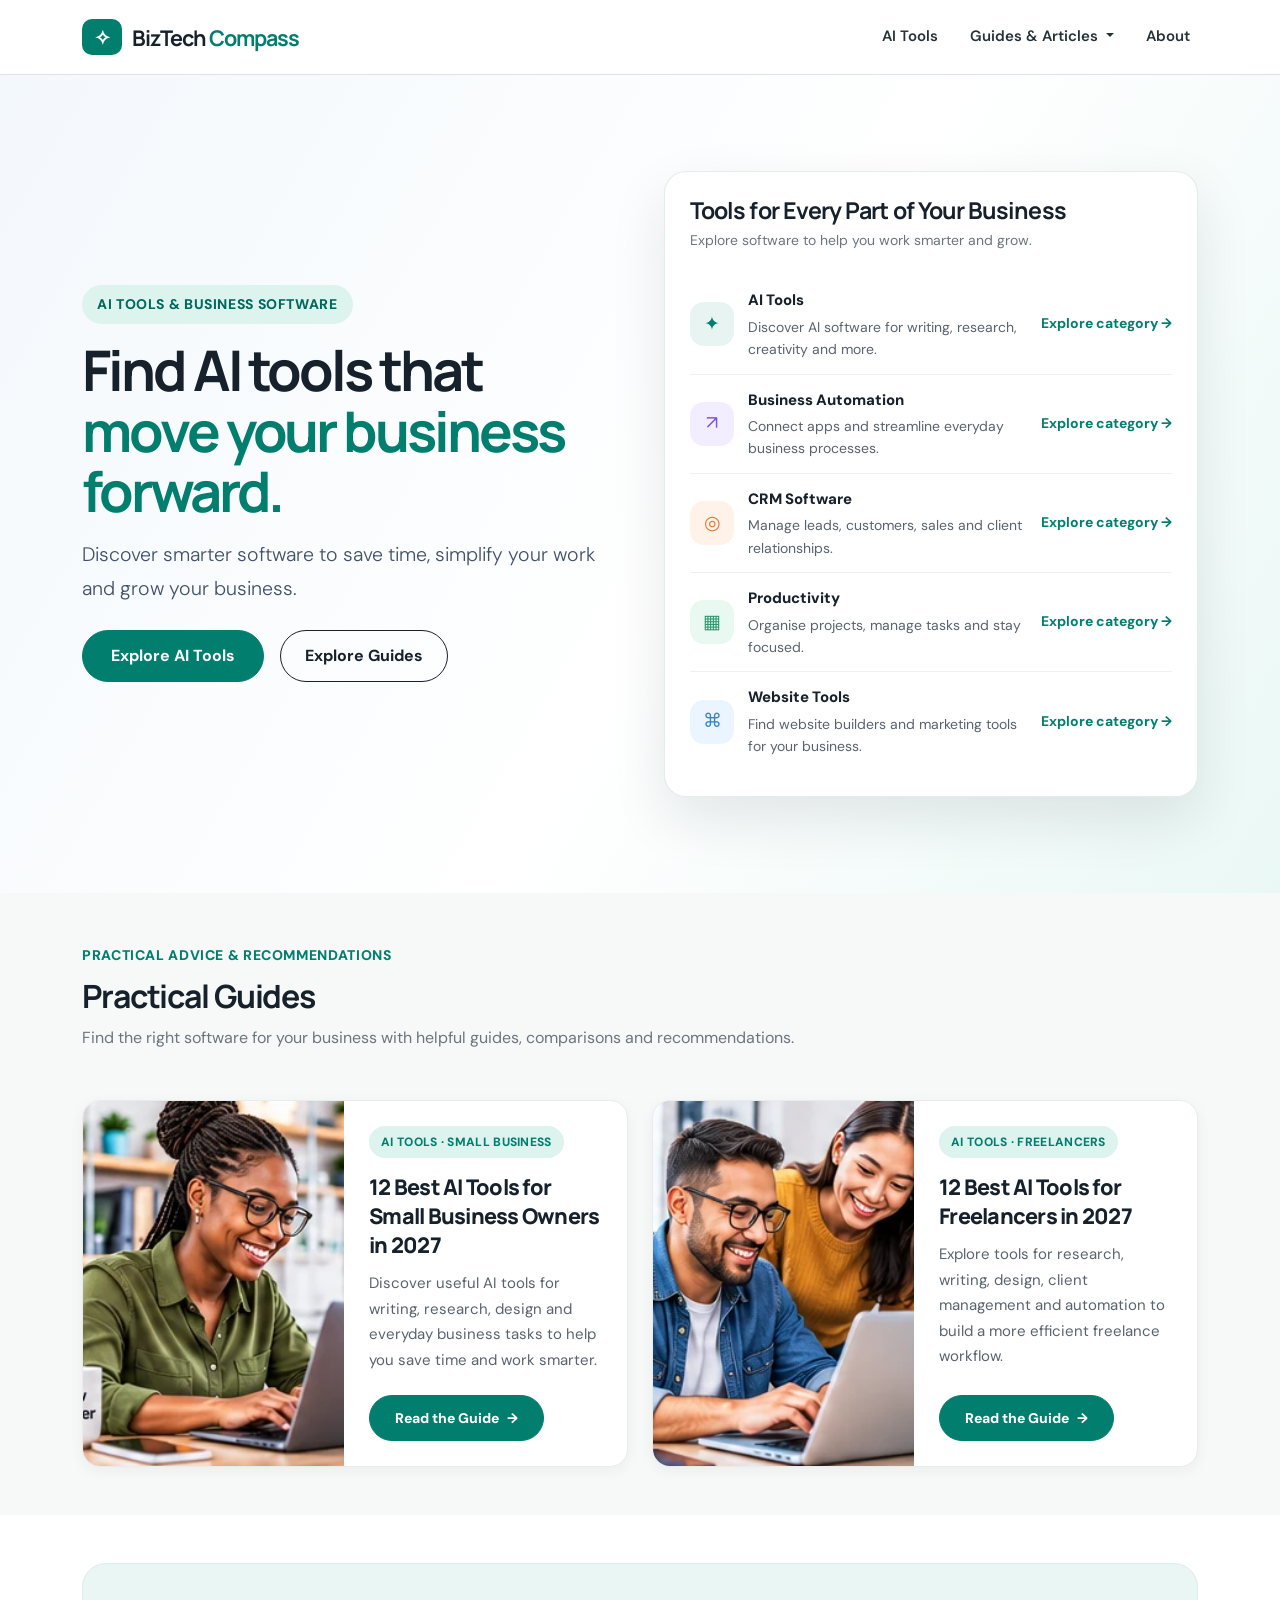
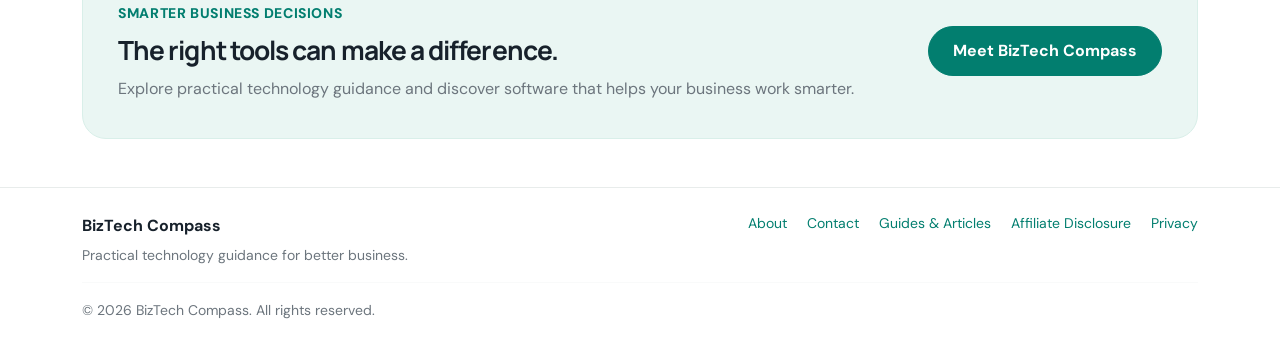
==== index.html @ 92010426 "Update index.html" ====
<!doctype html>
<html lang="en">
<head>
  <meta charset="utf-8">
  <meta name="viewport" content="width=device-width, initial-scale=1">
  <title>BizTech Compass | AI Tools &amp; Business Software Guides</title>
  <meta name="description" content="Discover the best AI tools, business software and technology solutions for freelancers, consultants and small businesses. Explore practical guides and comparisons.">
  <meta name="robots" content="index,follow">
  <link rel="canonical" href="https://the-ai-business-guide.pages.dev/">
  <meta property="og:type" content="website">
  <meta property="og:title" content="BizTech Compass | AI Tools & Business Software Guides">
  <meta property="og:description" content="Practical guides to AI tools and business software for freelancers, consultants and small businesses.">
  <meta property="og:url" content="https://the-ai-business-guide.pages.dev/">
  <link rel="icon" href="data:,">
  <link href="https://cdn.jsdelivr.net/npm/bootstrap@5.3.3/dist/css/bootstrap.min.css" rel="stylesheet">
  <link rel="stylesheet" href="assets/style.css">
</head>
<body>

<!-- NAVIGATION -->
<nav class="navbar navbar-expand-lg navbar-light bg-white border-bottom">
  <div class="container">
    <a class="navbar-brand fw-bold" href="index.html">
      <span class="brand-mark" aria-hidden="true">✧</span>
      <span>BizTech <span class="brand-accent">Compass</span></span>
    </a>
    <button class="navbar-toggler" type="button" data-bs-toggle="collapse" data-bs-target="#nav" aria-controls="nav" aria-expanded="false" aria-label="Toggle navigation">
      <span class="navbar-toggler-icon"></span>
    </button>
    <div class="collapse navbar-collapse" id="nav">
      <ul class="navbar-nav ms-auto align-items-lg-center gap-lg-3">

  <li class="nav-item">
    <a class="nav-link" href="ai-tools.html">AI Tools</a>
  </li>

  <li class="nav-item dropdown">
    <a class="nav-link dropdown-toggle"
       href="#"
       id="guidesDropdown"
       role="button"
       data-bs-toggle="dropdown"
       aria-expanded="false">
      Guides &amp; Articles
    </a>

    <ul class="dropdown-menu" aria-labelledby="guidesDropdown">
      <li>
        <a class="dropdown-item" href="best-ai-tools-small-business.html">
          Best AI Tools for Small Businesses
        </a>
      </li>

      <li>
        <a class="dropdown-item" href="best-ai-tools-for-freelancers.html">
          Best AI Tools for Freelancers
        </a>
      </li>
      <li>
  <a class="dropdown-item" href="best-ai-meeting-assistants-small-business.html">
    Best AI Meeting Assistants for Small Businesses
  </a>
</li>

      <li><hr class="dropdown-divider"></li>

      <li>
        <a class="dropdown-item" href="#latest">
          View All Guides &amp; Articles
        </a>
      </li>
    </ul>
  </li>

  <li class="nav-item">
    <a class="nav-link" href="about.html">About</a>
  </li>

</ul>
    </div>
  </div>
</nav>

<!-- HERO SECTION -->
<header class="hero">
  <div class="container py-5">
    <div class="row align-items-center g-4 g-lg-5 py-lg-5">

      <!-- HERO TEXT -->
<div class="col-lg-6">

  <span class="eyebrow">AI TOOLS &amp; BUSINESS SOFTWARE</span>

  <h1 class="display-4 fw-bold mt-3">
    Find AI tools that <span>move your business forward.</span>
</h1>

  <p class="lead text-secondary mt-3">
    Discover smarter software to save time, simplify your work and grow your business.
  </p>

  <div class="d-flex flex-wrap gap-2 gap-sm-3 mt-4">
    <a class="btn btn-primary btn-lg" href="ai-tools.html">
      Explore AI Tools
    </a>

    <a class="btn btn-outline-dark btn-lg" href="#latest">
      Explore Guides
    </a>
  </div>

</div>

      <!-- TOOLS CATEGORY LIST -->
      <div class="col-lg-6">
        <div class="hero-card">

          <div class="mb-4">
            <h2 class="h4 fw-bold mb-1">Tools for Every Part of Your Business</h2>
            <p class="text-secondary small mb-0">
              Explore software to help you work smarter and grow.
            </p>
          </div>

          <div class="tool-row">
            <span class="tool-icon">✦</span>
            <div>
              <strong>AI Tools</strong>
              <small>Discover AI software for writing, research, creativity and more.</small>
            </div>
            <a class="ms-auto arrow" href="ai-tools.html" aria-label="Explore AI Tools">Explore category →</a>
          </div>

          <div class="tool-row">
            <span class="tool-icon purple">↗</span>
            <div>
              <strong>Business Automation</strong>
              <small>Connect apps and streamline everyday business processes.</small>
            </div>
            <a class="ms-auto arrow" href="automation.html" aria-label="Explore Business Automation">Explore category →</a>
          </div>

          <div class="tool-row">
            <span class="tool-icon orange">◎</span>
            <div>
              <strong>CRM Software</strong>
              <small>Manage leads, customers, sales and client relationships.</small>
            </div>
            <a class="ms-auto arrow" href="crm.html" aria-label="Explore CRM Software">Explore category →</a>
          </div>

          <div class="tool-row">
            <span class="tool-icon green">▦</span>
            <div>
              <strong>Productivity</strong>
              <small>Organise projects, manage tasks and stay focused.</small>
            </div>
            <a class="ms-auto arrow" href="productivity.html" aria-label="Explore Productivity Tools">Explore category →</a>
          </div>

          <div class="tool-row mb-0">
            <span class="tool-icon blue">⌘</span>
            <div>
              <strong>Website Tools</strong>
              <small>Find website builders and marketing tools for your business.</small>
            </div>
            <a class="ms-auto arrow" href="website-tools.html" aria-label="Explore Website Tools">Explore category →</a>
          </div>

        </div>
      </div>

    </div>
  </div>
</header>
<!-- PRACTICAL GUIDES SECTION -->
<section class="latest-section py-5" id="latest">
  <div class="container">

    <!-- SECTION INTRO -->
    <div class="mb-4 mb-lg-5">
      <span class="eyebrow">PRACTICAL ADVICE &amp; RECOMMENDATIONS</span>
      <h2 class="fw-bold mt-2">Practical Guides</h2>
      <p class="text-secondary mb-0">
        Find the right software for your business with helpful guides,
        comparisons and recommendations.
      </p>
    </div>

    <!-- GUIDE CARDS -->
    <div class="row g-4">

      <!-- SMALL BUSINESS GUIDE -->
      <div class="col-12 col-lg-6">
        <article class="home-article-card h-100">

          <div class="home-article-image">
            <img
              src="assets/images/guide-small-business.webp"
              alt="Small business owner working at a laptop in a modern workspace"
              loading="lazy">
          </div>

          <div class="home-article-content">
            <span class="home-article-label">AI TOOLS · SMALL BUSINESS</span>

            <h3>12 Best AI Tools for Small Business Owners in 2027</h3>

            <p>
              Discover useful AI tools for writing, research, design and everyday
              business tasks to help you save time and work smarter.
            </p>

            <a href="best-ai-tools-small-business.html"
               class="btn btn-primary home-article-cta">
              Read the Guide <span aria-hidden="true">→</span>
            </a>
          </div>

        </article>
      </div>

      <!-- FREELANCER GUIDE -->
      <div class="col-12 col-lg-6">
        <article class="home-article-card h-100">

          <div class="home-article-image">
            <img
              src="assets/images/guide-freelancer.webp"
              alt="Freelancer working on a laptop at a creative home office desk"
              loading="lazy">
          </div>

          <div class="home-article-content">
            <span class="home-article-label">AI TOOLS · FREELANCERS</span>

            <h3>12 Best AI Tools for Freelancers in 2027</h3>

            <p>
              Explore tools for research, writing, design, client management
              and automation to build a more efficient freelance workflow.
            </p>

            <a href="best-ai-tools-for-freelancers.html"
               class="btn btn-primary home-article-cta">
              Read the Guide <span aria-hidden="true">→</span>
            </a>
          </div>

        </article>
      </div>

    </div>
  </div>
</section>

<!-- ABOUT / NEWSLETTER SECTION -->
<section class="container py-5">
  <div class="newsletter-box">
    <div>
      <span class="eyebrow">SMARTER BUSINESS DECISIONS</span>
      <h2 class="fw-bold mt-2">The right tools can make a difference.</h2>
      <p class="mb-0 text-secondary">Explore practical technology guidance and discover software that helps your business work smarter.</p>
    </div>
    <a class="btn btn-primary" href="about.html">Meet BizTech Compass</a>
  </div>
</section>

<!-- FOOTER -->
<footer class="footer">
  <div class="container py-4">
    <div class="d-flex flex-column flex-md-row justify-content-between gap-3">
      <div><strong>BizTech Compass</strong><p class="small text-secondary mb-0 mt-1">Practical technology guidance for better business.</p></div>
      <div class="footer-links">
        <a href="about.html">About</a>
        <a href="contact.html">Contact</a>
        <a href="#latest">Guides &amp; Articles</a>
        <a href="affiliate-disclosure.html">Affiliate Disclosure</a>
        <a href="privacy.html">Privacy</a>
      </div>
    </div>
    <hr>
    <p class="small text-secondary mb-0">© <span id="year"></span> BizTech Compass. All rights reserved.</p>
  </div>
</footer>

<script src="https://cdn.jsdelivr.net/npm/bootstrap@5.3.3/dist/js/bootstrap.bundle.min.js"></script>
<script src="assets/script.js"></script>
</body>
</html>
---- assets/style.css ----
/* ==========================================================
   BIZTECH COMPASS — CONSOLIDATED DESIGN SYSTEM
   Brand: Navy + Teal
   Responsive: Desktop, Tablet & Mobile
========================================================== */

@import url('https://fonts.googleapis.com/css2?family=DM+Sans:wght@400;500;600;700&family=Manrope:wght@400;500;600;700;800&display=swap');

/* =========================
   1. DESIGN TOKENS
========================= */

:root {
    --ink: #17212B;
    --muted: #59636E;

    --blue: #027E6F;
    --teal: #027E6F;

    --brand: #027E6F;
    --brand-hover: #01685C;
    --brand-dark: #015F53;

    --brand-light: #E8F4F1;
    --brand-soft: #F0F8F6;

    --pale: #F7F9F8;
    --border: #E8ECEB;

    --white: #FFFFFF;

    --shadow-sm: 0 4px 14px rgba(23, 33, 43, 0.05);
    --shadow-md: 0 12px 30px rgba(23, 33, 43, 0.08);
    --shadow-lg: 0 22px 55px rgba(23, 33, 43, 0.10);

    --radius-sm: 10px;
    --radius-md: 16px;
    --radius-lg: 22px;
    --radius-xl: 28px;
}

/* =========================
   2. GLOBAL
========================= */

* {
    box-sizing: border-box;
}

html {
    scroll-behavior: smooth;
}

body {
    font-family: 'DM Sans', sans-serif;
    color: var(--ink);
    background: var(--white);
    font-size: 16px;
    line-height: 1.7;
    overflow-x: hidden;
}

h1,
h2,
h3,
h4,
h5,
h6,
.navbar-brand {
    font-family: 'Manrope', sans-serif;
    color: var(--ink);
    font-weight: 800;
    letter-spacing: -0.035em;
    line-height: 1.25;
}

p {
    color: #424D58;
    line-height: 1.75;
}

a {
    transition: color 0.2s ease,
                background-color 0.2s ease,
                border-color 0.2s ease,
                transform 0.2s ease;
}

img {
    max-width: 100%;
}

small,
.small {
    font-size: 14px;
    line-height: 1.6;
    color: var(--muted);
}

/* =========================
   3. NAVIGATION
========================= */

.navbar {
    padding: 14px 0;
    background: var(--white) !important;
    border-bottom: 1px solid var(--border);
}

.navbar-brand {
    display: inline-flex;
    align-items: center;
    font-weight: 800;
    font-size: 1.35rem;
    color: var(--ink) !important;
    letter-spacing: -0.045em;
}

.brand-mark {
    display: inline-grid;
    place-items: center;
    width: 40px;
    height: 40px;
    flex: 0 0 40px;
    margin-right: 10px;

    background: var(--brand) !important;
    color: var(--white) !important;

    border: none !important;
    border-radius: 12px;

    font-size: 1.25rem;
}

.brand-accent {
    color: var(--brand) !important;
}

.nav-link {
    color: #263238 !important;
    font-weight: 600;
    font-size: 15px;
    transition: color 0.2s ease;
}

.nav-link:hover,
.nav-link:focus,
.nav-link.active {
    color: var(--brand) !important;
}

.navbar-toggler {
    border-color: var(--border);
    padding: 8px 10px;
}

.dropdown-menu {
    border: 1px solid var(--border);
    border-radius: 12px;
    box-shadow: var(--shadow-md);
    padding: 8px;
}

.dropdown-item {
    border-radius: 7px;
    padding: 10px 13px;
    font-weight: 500;
}

.dropdown-item:hover,
.dropdown-item:focus {
    background: var(--brand-light);
    color: var(--brand);
}

/* =========================
   4. BRAND LABELS / EYEBROWS
========================= */

.eyebrow {
    display: inline-block;
    color: var(--brand) !important;
    font-size: 14px;
    font-weight: 800;
    letter-spacing: 0.045em;
    line-height: 1.5;
}

/* Homepage hero eyebrow */
.hero .eyebrow {
    display: inline-block;
    background: #DDF3EE;
    color: #01685C !important;
    padding: 9px 15px;
    border-radius: 50px;
}

/* =========================
   5. HERO
========================= */

.hero {
    position: relative;
    overflow: hidden;

    background:
        radial-gradient(
            circle at 90% 10%,
            rgba(123, 220, 207, 0.22),
            transparent 34%
        ),
        radial-gradient(
            circle at 10% 90%,
            rgba(199, 227, 255, 0.22),
            transparent 38%
        ),
        linear-gradient(
            120deg,
            #F3F8FC 0%,
            #FFFFFF 55%,
            #F0FBF8 100%
        );
}

.hero h1,
.directory-hero h1 {
    color: var(--ink);
    font-weight: 800;
    letter-spacing: -0.055em;
}

.hero h1 {
    line-height: 1.08;
    max-width: 760px;
}

.hero h1 span,
.directory-hero h1 span {
    color: var(--brand) !important;
}

.hero .lead {
    color: #435267 !important;
    font-size: 1.22rem;
    line-height: 1.75;
}

/* =========================
   6. BUTTONS
========================= */

/* Primary buttons */
.btn-primary,
.btn-primary:visited {
    display: inline-flex;
    justify-content: center;
    align-items: center;
    gap: 9px;

    background: var(--brand) !important;
    border: 1px solid var(--brand) !important;
    color: var(--white) !important;

    font-weight: 700;
    padding: 12px 24px;
    border-radius: 50px;

    transition: all 0.2s ease;
}

.btn-primary:hover,
.btn-primary:focus,
.btn-primary:active {
    background: var(--brand-hover) !important;
    border-color: var(--brand-hover) !important;
    color: var(--white) !important;

    transform: translateY(-2px);
    box-shadow: 0 6px 18px rgba(2, 126, 111, 0.18);
}

/* Large buttons */
.btn-lg {
    padding: 13px 28px;
    font-size: 16px;
}

/* Outline buttons */
.btn-outline-dark {
    display: inline-flex;
    justify-content: center;
    align-items: center;
    gap: 9px;

    background: transparent;
    border: 1.5px solid var(--ink);
    color: var(--ink);

    font-weight: 700;
    padding: 12px 24px;
    border-radius: 50px;
}

.btn-outline-dark:hover,
.btn-outline-dark:focus {
    background: var(--brand-light);
    color: var(--brand) !important;
    border-color: var(--brand);
    transform: translateY(-2px);
}

/* =========================
   7. HERO CATEGORY PANEL
========================= */

.hero-card {
    position: relative;
    background: var(--white);
    border: 1px solid rgba(224, 235, 232, 0.9);
    border-radius: var(--radius-lg);
    padding: 25px;
    box-shadow: var(--shadow-lg);
}

.hero-card h2 {
    font-size: 1.45rem;
    letter-spacing: -0.04em;
}

.hero-card .small {
    font-size: 14px;
}

/* Category rows */
.tool-row {
    display: flex;
    align-items: center;
    gap: 14px;

    padding: 13px 0;
    border-bottom: 1px solid #EDF1F0;
}

.tool-row:last-child {
    border-bottom: none;
}

.tool-row strong,
.tool-row small {
    display: block;
}

.tool-row strong {
    font-size: 15px;
    font-weight: 800;
    color: var(--ink);
}

.tool-row small {
    color: var(--muted);
    font-size: 14px;
    line-height: 1.55;
    margin-top: 2px;
}

/* Category icons */
.tool-icon,
.category-icon {
    display: grid;
    place-items: center;

    flex: 0 0 44px;
    width: 44px;
    height: 44px;

    border-radius: 14px;
    background: var(--brand-light);
    color: var(--brand);

    font-size: 1.2rem;
}

/* Category icon variations */
.purple {
    background: #F2EDFF !important;
    color: #7954D8 !important;
}

.orange {
    background: #FFF2E8 !important;
    color: #D77A32 !important;
}

.green {
    background: #E9F8F1 !important;
    color: #26966A !important;
}

.blue {
    background: #EAF5FF !important;
    color: #3486CB !important;
}

.dark {
    background: #EEF0F4 !important;
    color: #59667A !important;
}

/* Hero category links */
.tool-row .arrow {
    color: var(--brand) !important;
    font-weight: 700;
    font-size: 14px;
    text-decoration: none;
    white-space: nowrap;
}

.tool-row .arrow:hover {
    color: var(--brand-dark) !important;
}

/* =========================
   8. GENERAL CARDS
========================= */

.category-card {
    display: block;
    height: 100%;
    padding: 25px;

    background: var(--white);
    border: 1px solid var(--border);
    border-radius: 17px;

    text-decoration: none;
    color: inherit;

    transition: all 0.2s ease;
}

.category-card:hover {
    transform: translateY(-4px);
    box-shadow: var(--shadow-md);
    border-color: #B7D8D1;
}

.category-card h3 {
    font-size: 1.15rem;
    font-weight: 800;
    margin: 18px 0 8px;
}

.category-card p {
    color: var(--muted);
    font-size: 0.94rem;
}

.card-link,
.article-card a,
.directory-link {
    color: var(--brand) !important;
    font-weight: 700;
    text-decoration: none;
}

.card-link:hover,
.article-card a:hover,
.directory-link:hover {
    color: var(--brand-dark) !important;
}

.muted-card {
    background: #FAFBFB;
}

/* =========================
   9. PRACTICAL GUIDES
========================= */

.latest-section {
    background: var(--pale);
}

.latest-section .section-heading {
    display: flex;
    justify-content: space-between;
    align-items: end;
}

.home-article-card {
    display: flex;
    flex-direction: row;

    height: 100%;
    min-height: 300px;

    background: var(--white);
    border: 1px solid var(--border);
    border-radius: 18px;

    overflow: hidden;

    box-shadow: var(--shadow-sm);
    transition: transform 0.2s ease, box-shadow 0.2s ease;
}

.home-article-card:hover {
    transform: translateY(-3px);
    box-shadow: var(--shadow-md);
}

/* Guide image */
.home-article-image {
    width: 48%;
    flex: 0 0 48%;
    min-height: 300px;
    overflow: hidden;
    background: #EAF2EF;
}

.home-article-image img {
    display: block;
    width: 100%;
    height: 100%;
    object-fit: cover;
}

/* Guide content */
.home-article-content {
    display: flex;
    flex-direction: column;
    justify-content: center;

    flex: 1;
    min-width: 0;

    padding: 25px;
}

/* Teal category badges */
.home-article-label {
    display: inline-flex;
    align-self: flex-start;

    background: #DDF3EE;
    color: #01685C !important;

    padding: 7px 12px;
    margin-bottom: 14px;

    border-radius: 50px;

    font-size: 12px;
    font-weight: 800;
    letter-spacing: 0.025em;
    line-height: 1.5;
}

.home-article-card h3 {
    color: var(--ink);
    font-size: 1.35rem;
    font-weight: 800;
    line-height: 1.35;
    margin-bottom: 12px;
}

.home-article-card p {
    color: var(--muted);
    font-size: 15px;
    line-height: 1.7;
    margin-bottom: 22px;
}

/* Guide buttons */
.home-article-cta {
    align-self: flex-start;
    margin-top: auto;

    min-height: 46px;
    min-width: 175px;

    display: inline-flex;
    justify-content: center;
    align-items: center;
    gap: 8px;

    padding: 11px 20px;

    font-size: 14px;
    font-weight: 800;

    border-radius: 50px;
}

/* =========================
   10. ARTICLE CARDS
========================= */

.article-card {
    background: var(--white);
    border: 1px solid var(--border);
    border-radius: 17px;
    overflow: hidden;
    height: 100%;
}

.article-art {
    height: 145px;
    display: grid;
    place-items: center;
    font: 800 2.4rem Manrope;
    letter-spacing: 0.08em;
}

.art-one {
    background: linear-gradient(135deg, #DCE6FF, #F2EDFF);
    color: #526BD4;
}

.art-two {
    background: linear-gradient(135deg, #DFF5EC, #E8F2FF);
    color: #319879;
}

.art-three {
    background: linear-gradient(135deg, #FFE9D8, #FFF3E8);
    color: #C77A3D;
}

.article-type {
    display: inline-block;
    color: var(--brand) !important;
    font-size: 13px;
    letter-spacing: 0.04em;
    font-weight: 800;
    line-height: 1.6;
}

.article-card h3 {
    font-size: 1.13rem;
    line-height: 1.35;
    margin: 10px 0;
}

.article-card p {
    font-size: 0.9rem;
    color: var(--muted);
}

/* =========================
   11. AI TOOLS DIRECTORY
========================= */

.directory-hero {
    background:
        radial-gradient(circle at 90% 5%, rgba(126, 219, 205, 0.17), transparent 35%),
        linear-gradient(120deg, #F2F8FC 0%, #FFFFFF 75%);
    border-bottom: 1px solid var(--border);
}

.directory-hero h1 {
    line-height: 1.1;
    max-width: 780px;
}

.directory-stat {
    background: var(--white);
    border: 1px solid var(--border);
    border-radius: 20px;
    padding: 22px 25px;

    box-shadow: var(--shadow-md);

    display: flex;
    flex-direction: column;
    align-items: flex-start;
}

.directory-stat strong {
    font: 800 2.7rem Manrope;
    color: var(--brand);
    line-height: 1;
}

.directory-stat span {
    font-weight: 700;
    margin-top: 7px;
}

.directory-stat small {
    color: var(--muted);
    margin-top: 3px;
}

.directory-controls {
    background: var(--white);
    border: 1px solid var(--border);
    border-radius: 18px;
    padding: 18px;
    box-shadow: var(--shadow-sm);
}

.search-wrap {
    position: relative;
    max-width: 520px;
}

.search-wrap > span {
    position: absolute;
    left: 14px;
    top: 7px;
    font-size: 1.45rem;
    color: #8290A4;
    z-index: 2;
}

.search-wrap input {
    padding: 12px 14px 12px 43px;
    border-color: #E3E9F2;
    border-radius: 11px;
}

.search-wrap input:focus {
    border-color: var(--brand);
    box-shadow: 0 0 0 0.2rem rgba(2, 126, 111, 0.15);
}

.filter-buttons {
    display: flex;
    gap: 8px;
    flex-wrap: wrap;
    margin-top: 15px;
}

.filter-btn {
    border: 1px solid #DDE5E2;
    background: var(--white);
    color: #35413F;
    border-radius: 50px;

    padding: 9px 14px;
    font-size: 14px;
    font-weight: 700;

    transition: all 0.18s ease;
}

.filter-btn:hover,
.filter-btn.active {
    background: var(--brand) !important;
    border-color: var(--brand) !important;
    color: var(--white) !important;
}

.directory-card {
    border: 1px solid var(--border);
    border-radius: 18px;
    padding: 23px;
    background: var(--white);

    display: flex;
    flex-direction: column;

    transition: transform 0.2s, box-shadow 0.2s, border-color 0.2s;
}

.directory-card:hover {
    transform: translateY(-4px);
    border-color: #B7D8D1;
    box-shadow: var(--shadow-md);
}

.directory-card .tool-icon {
    width: 48px;
    height: 48px;
    flex-basis: 48px;
    font-size: 1.35rem;
}

.tool-category {
    display: inline-block;
    align-self: flex-start;

    font-size: 13px;
    font-weight: 800;
    letter-spacing: 0.025em;

    color: var(--brand);
    background: var(--brand-light);

    padding: 7px 11px;
    border-radius: 50px;
}

.directory-card h3 {
    font-size: 1.22rem;
    font-weight: 800;
    margin: 20px 0 8px;
}

.directory-card > p {
    color: var(--muted);
    font-size: 0.93rem;
    line-height: 1.65;
}

.tool-fit {
    background: #F7F9FC;
    border-radius: 11px;
    padding: 12px 14px;
    margin: 0 0 18px;

    display: flex;
    flex-direction: column;
    gap: 3px;

    font-size: 14px;
}

.tool-fit strong {
    font-size: 13px;
    color: var(--ink);
    text-transform: uppercase;
    letter-spacing: 0.04em;
    font-weight: 800;
}

.tool-fit span {
    color: var(--muted);
}

.directory-link {
    margin-top: auto;
    display: flex;
    justify-content: space-between;
    align-items: center;

    padding-top: 5px;
    font-size: 14px;
}

.directory-link:hover {
    color: var(--brand-dark) !important;
}

.directory-note-section {
    background: var(--pale);
}

.directory-note {
    background: var(--white);
    border: 1px solid var(--border);
    border-radius: 20px;
    padding: 30px;

    display: flex;
    justify-content: space-between;
    align-items: center;
    gap: 25px;
}

.directory-note p {
    max-width: 760px;
}

.editorial-disclosure {
    font-size: 14px;
    line-height: 1.7;
    color: var(--muted);

    background: var(--pale);
    border-left: 3px solid var(--brand);

    padding: 17px 20px;
    border-radius: 0 10px 10px 0;
}

.editorial-disclosure strong {
    color: var(--ink);
}

.editorial-disclosure a {
    color: var(--brand);
    font-weight: 700;
}

.no-results {
    border: 1px dashed #CBD5E1;
    border-radius: 16px;
    padding: 28px;
    text-align: center;
}

/* =========================
   12. NEWSLETTER / CTA
========================= */

.newsletter-box {
    padding: 35px;
    border-radius: 24px;

    background:
        linear-gradient(120deg, #E5F6F2, #F0FAF8);

    border: 1px solid #D9EFE9;

    display: flex;
    align-items: center;
    justify-content: space-between;
    gap: 25px;
}

.newsletter-box h2 {
    font-size: 1.65rem;
}

.newsletter-box .eyebrow {
    color: var(--brand) !important;
}

/* =========================
   13. FOOTER
========================= */

.footer {
    background: var(--white);
    border-top: 1px solid var(--border);
}

.footer-links {
    display: flex;
    gap: 20px;
    flex-wrap: wrap;
}

.footer-links a,
.footer a {
    color: var(--muted);
    text-decoration: none;
    font-size: 14px;
}

.footer-links a:hover,
.footer a:hover {
    color: var(--brand);
}

.footer hr {
    border-color: var(--border);
}

/* =========================
   14. READABILITY
========================= */

.pill {
    display: inline-block;
    background: var(--brand-light);
    color: var(--brand);

    font-size: 13px;
    font-weight: 800;
    letter-spacing: 0.04em;

    padding: 8px 12px;
    border-radius: 50px;
}

.tool-fit strong {
    line-height: 1.6;
}

.directory-stat small,
.tool-row small {
    line-height: 1.6;
}

/* =========================
   15. TABLET
========================= */

@media (max-width: 1199.98px) {

    .home-article-card {
        flex-direction: column;
    }

    .home-article-image {
        width: 100%;
        flex: 0 0 auto;
        min-height: 0;
        aspect-ratio: 16 / 9;
    }

    .home-article-content {
        padding: 24px;
    }

    .home-article-cta {
        align-self: stretch;
        width: 100%;
    }

}

/* =========================
   16. MOBILE
========================= */

@media (max-width: 767.98px) {

    body {
        font-size: 16px;
    }

    .navbar {
        padding: 11px 0;
    }

    .navbar-brand {
        font-size: 1.15rem;
    }

    .brand-mark {
        width: 36px;
        height: 36px;
        flex-basis: 36px;
    }

    .hero h1 {
        font-size: 2.5rem;
        line-height: 1.1;
    }

    .hero .lead {
        font-size: 1.05rem;
    }

    .hero-card {
        padding: 20px;
    }

    .tool-row {
        gap: 10px;
        padding: 12px 0;
    }

    .tool-row strong {
        font-size: 14px;
    }

    .tool-row small {
        font-size: 13px;
    }

    .tool-row .arrow {
        font-size: 12px;
    }

    .btn-lg {
        padding: 12px 20px;
        font-size: 15px;
    }

    .newsletter-box {
        padding: 25px;
        align-items: flex-start;
        flex-direction: column;
    }

    .newsletter-box h2 {
        font-size: 1.4rem;
    }

    .footer-links {
        gap: 12px 16px;
    }

    .home-article-content {
        padding: 22px;
    }

    .home-article-card h3 {
        font-size: 1.25rem;
    }

    .home-article-cta {
        width: 100%;
        min-width: 0;
    }

    .directory-note {
        align-items: flex-start;
        flex-direction: column;
    }

    .directory-card > p {
        min-height: 0;
    }

    .directory-stat {
        max-width: 220px;
    }

}

/* =========================
   17. SMALL MOBILE
========================= */

@media (max-width: 420px) {

    .hero h1 {
        font-size: 2.15rem;
    }

    .navbar-brand {
        font-size: 1rem;
    }

    .hero-card {
        padding: 16px;
    }

    .tool-row .arrow {
        max-width: 78px;
        white-space: normal;
    }

    .home-article-content {
        padding: 18px;
    }

    .home-article-card h3 {
        font-size: 1.15rem;
    }

    .newsletter-box {
        padding: 22px;
    }

}
/* =========================================
   BIZTECH COMPASS — BRAND RESTORATION
   Approved homepage reference
========================================= */

/* Brand colors */
:root {
    --ink: #17212B;
    --muted: #59636E;
    --blue: #027E6F;
    --teal: #027E6F;
    --pale: #F7F9F8;
}

/* Brand logo */
.brand-mark {
    display: inline-grid !important;
    place-items: center !important;
    width: 36px !important;
    height: 36px !important;
    background: #027E6F !important;
    color: #FFFFFF !important;
    border: none !important;
    border-radius: 10px !important;
}

/* Brand name accent */
.brand-accent {
    color: #027E6F !important;
}

/* Green/teal headings and highlighted text */
.hero h1 span,
.directory-hero h1 span {
    color: #027E6F !important;
}

/* Eyebrow labels */
.eyebrow {
    color: #027E6F !important;
}

/* Primary buttons */
.btn-primary,
.btn-primary:visited {
    background: #027E6F !important;
    border-color: #027E6F !important;
    color: #FFFFFF !important;
}

.btn-primary:hover,
.btn-primary:focus,
.btn-primary:active {
    background: #01685C !important;
    border-color: #01685C !important;
    color: #FFFFFF !important;
}

/* Teal links */
.card-link,
.article-card a,
.directory-link,
.footer-links a {
    color: #027E6F !important;
}

.card-link:hover,
.article-card a:hover,
.directory-link:hover,
.footer-links a:hover {
    color: #015F53 !important;
}

/* Hero category links */
.tool-row .arrow {
    color: #027E6F !important;
    font-weight: 700;
    text-decoration: none;
}

/* Category icon backgrounds */
.tool-icon,
.category-icon {
    background: #E8F4F1;
    color: #027E6F;
}

/* Highlight pills */
.pill {
    background: #E8F4F1 !important;
    color: #027E6F !important;
}

/* Category badges */
.tool-category {
    color: #027E6F;
}

/* Directory filters */
.filter-btn:hover,
.filter-btn.active {
    background: #027E6F !important;
    border-color: #027E6F !important;
    color: #FFFFFF !important;
}

/* Search focus */
.search-wrap input:focus {
    border-color: #027E6F !important;
    box-shadow: 0 0 0 0.2rem rgba(2, 126, 111, 0.15) !important;
}

/* Guide card category labels */
.home-article-label {
    color: #027E6F !important;
}

/* Hero background */
.hero {
    background: linear-gradient(
        120deg,
        #F3F8FC 0%,
        #FFFFFF 55%,
        #EAF8F5 100%
    ) !important;
}

/* Newsletter/CTA area */
.newsletter-box {
    background: #EAF6F3 !important;
}

/* Brand color for statistic numbers */
.directory-stat strong {
    color: #027E6F !important;
}
/* =========================================
   MOBILE NAVIGATION POLISH
========================================= */

@media (max-width: 991.98px) {

    /* Keep navbar above page content */
    .navbar {
        position: relative;
        z-index: 1050;
    }

    /* Mobile menu panel */
    .navbar .navbar-collapse {
        position: absolute;
        top: 100%;
        left: 0;
        right: 0;
        width: 100%;
        background: #ffffff;
        padding: 12px 20px 18px;
        border-top: 1px solid #E8ECEB;
        box-shadow: 0 12px 24px rgba(23, 33, 43, 0.08);
        z-index: 1050;
    }

    /* Navigation list spacing */
    .navbar .navbar-nav {
        gap: 4px !important;
    }

    /* Main navigation links */
    .navbar .navbar-nav .nav-link {
        padding: 12px 10px;
        border-radius: 10px;
    }

    .navbar .navbar-nav .nav-link:hover,
    .navbar .navbar-nav .nav-link:focus {
        background: #F3F8F7;
    }

    /* Guides dropdown */
    .navbar .dropdown-menu {
        position: static;
        float: none;
        width: 100%;
        margin-top: 4px;
        border: none;
        border-radius: 10px;
        box-shadow: none;
        background: #F7F9F8;
        padding: 6px;
    }

    /* Dropdown links */
    .navbar .dropdown-item {
        padding: 11px 12px;
        white-space: normal;
    }

    /* Hamburger button */
    .navbar-toggler {
        border-radius: 10px;
        background: #ffffff;
    }

    .navbar-toggler:focus {
        box-shadow: 0 0 0 3px rgba(2, 126, 111, 0.12);
    }
}
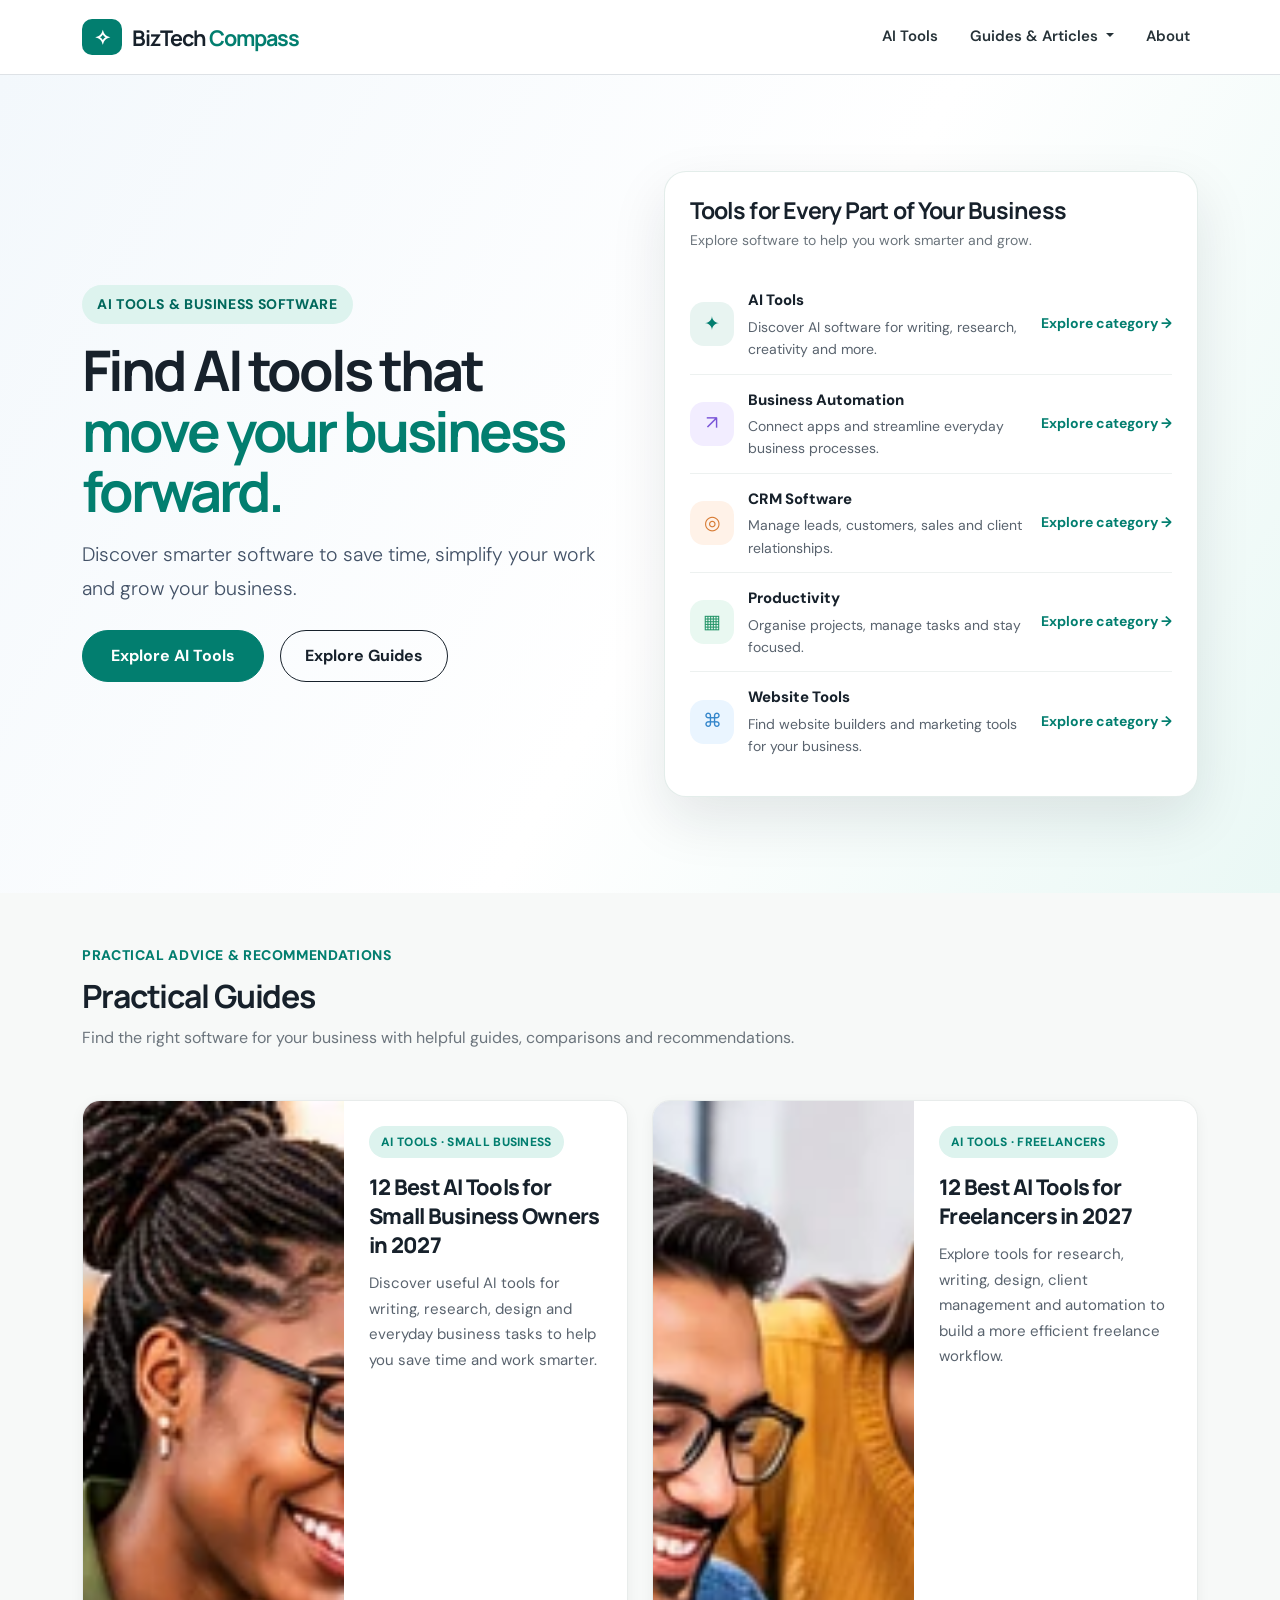
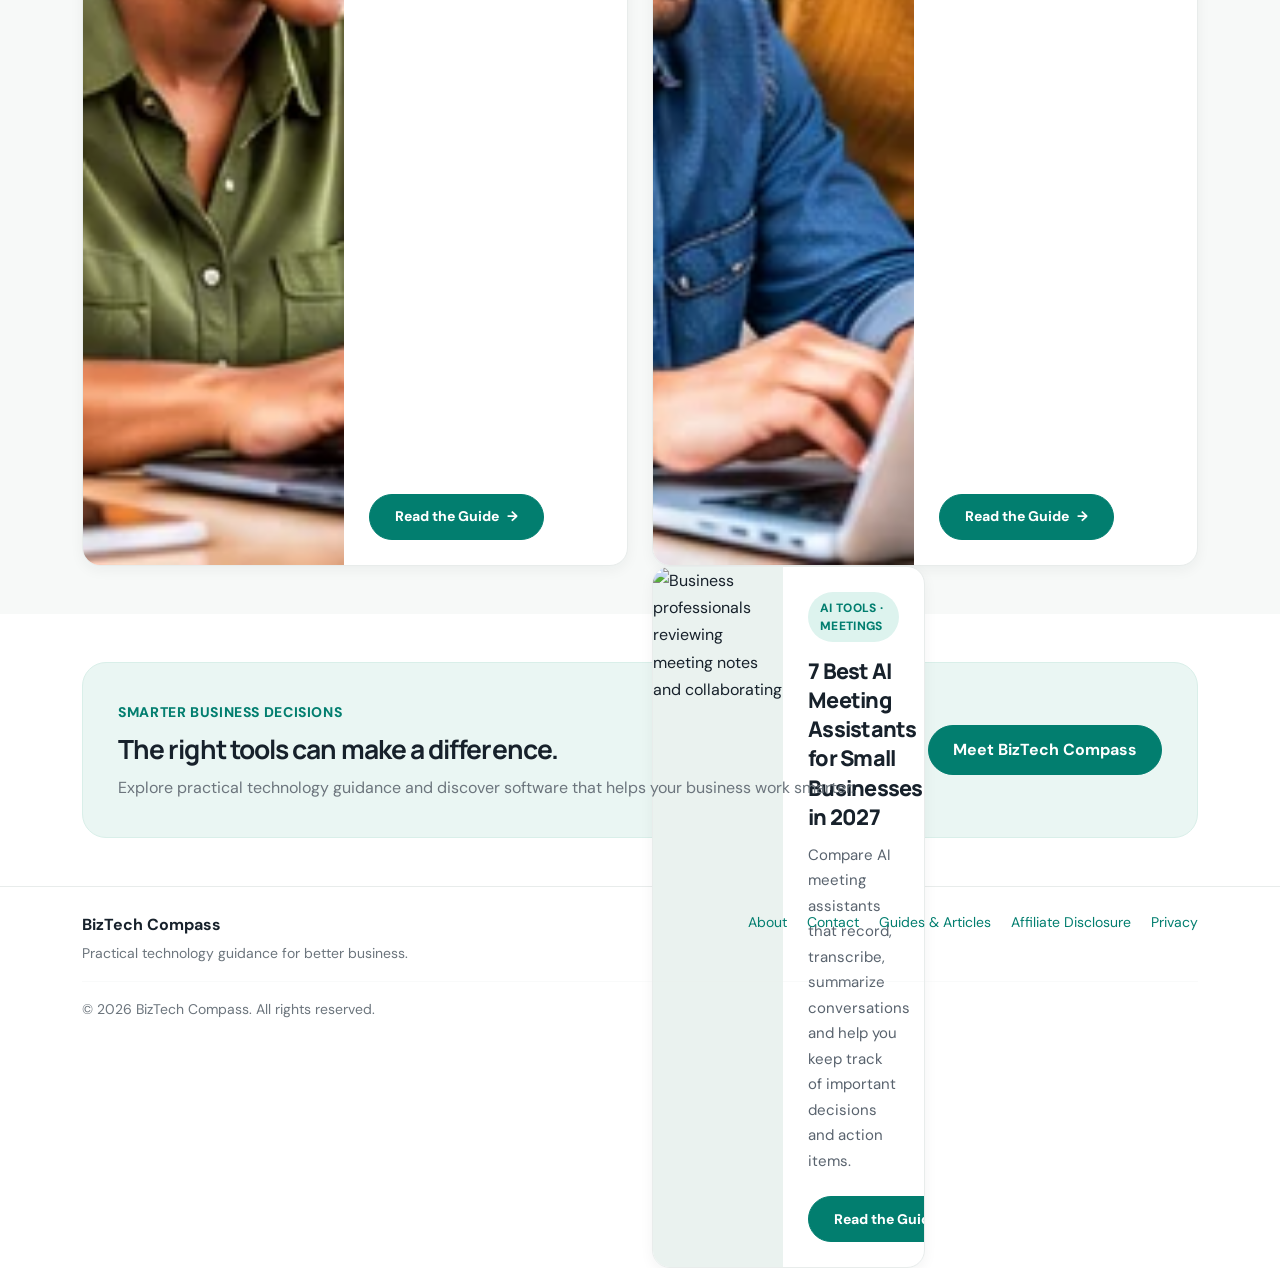
==== commit 22c779a5: "Update index.html" ====
--- a/index.html
+++ b/index.html
@@ -1,4 +1,4 @@
-<!doctype html>
+ <!doctype html>
 <html lang="en">
 <head>
   <meta charset="utf-8">
@@ -248,6 +248,35 @@
           </div>
 
         </article>
+              <!-- AI MEETING ASSISTANTS GUIDE -->
+      <div class="col-12 col-lg-6">
+        <article class="home-article-card h-100">
+
+          <div class="home-article-image">
+            <img
+              src="assets/images/guide-meeting-assistants.webp"
+              alt="Business professionals reviewing meeting notes and collaborating"
+              loading="lazy">
+          </div>
+
+          <div class="home-article-content">
+            <span class="home-article-label">AI TOOLS · MEETINGS</span>
+
+            <h3>7 Best AI Meeting Assistants for Small Businesses in 2027</h3>
+
+            <p>
+              Compare AI meeting assistants that record, transcribe, summarize
+              conversations and help you keep track of important decisions and action items.
+            </p>
+
+            <a href="best-ai-meeting-assistants-small-business.html"
+               class="btn btn-primary home-article-cta">
+              Read the Guide <span aria-hidden="true">→</span>
+            </a>
+          </div>
+
+        </article>
+      </div>
       </div>
 
     </div>
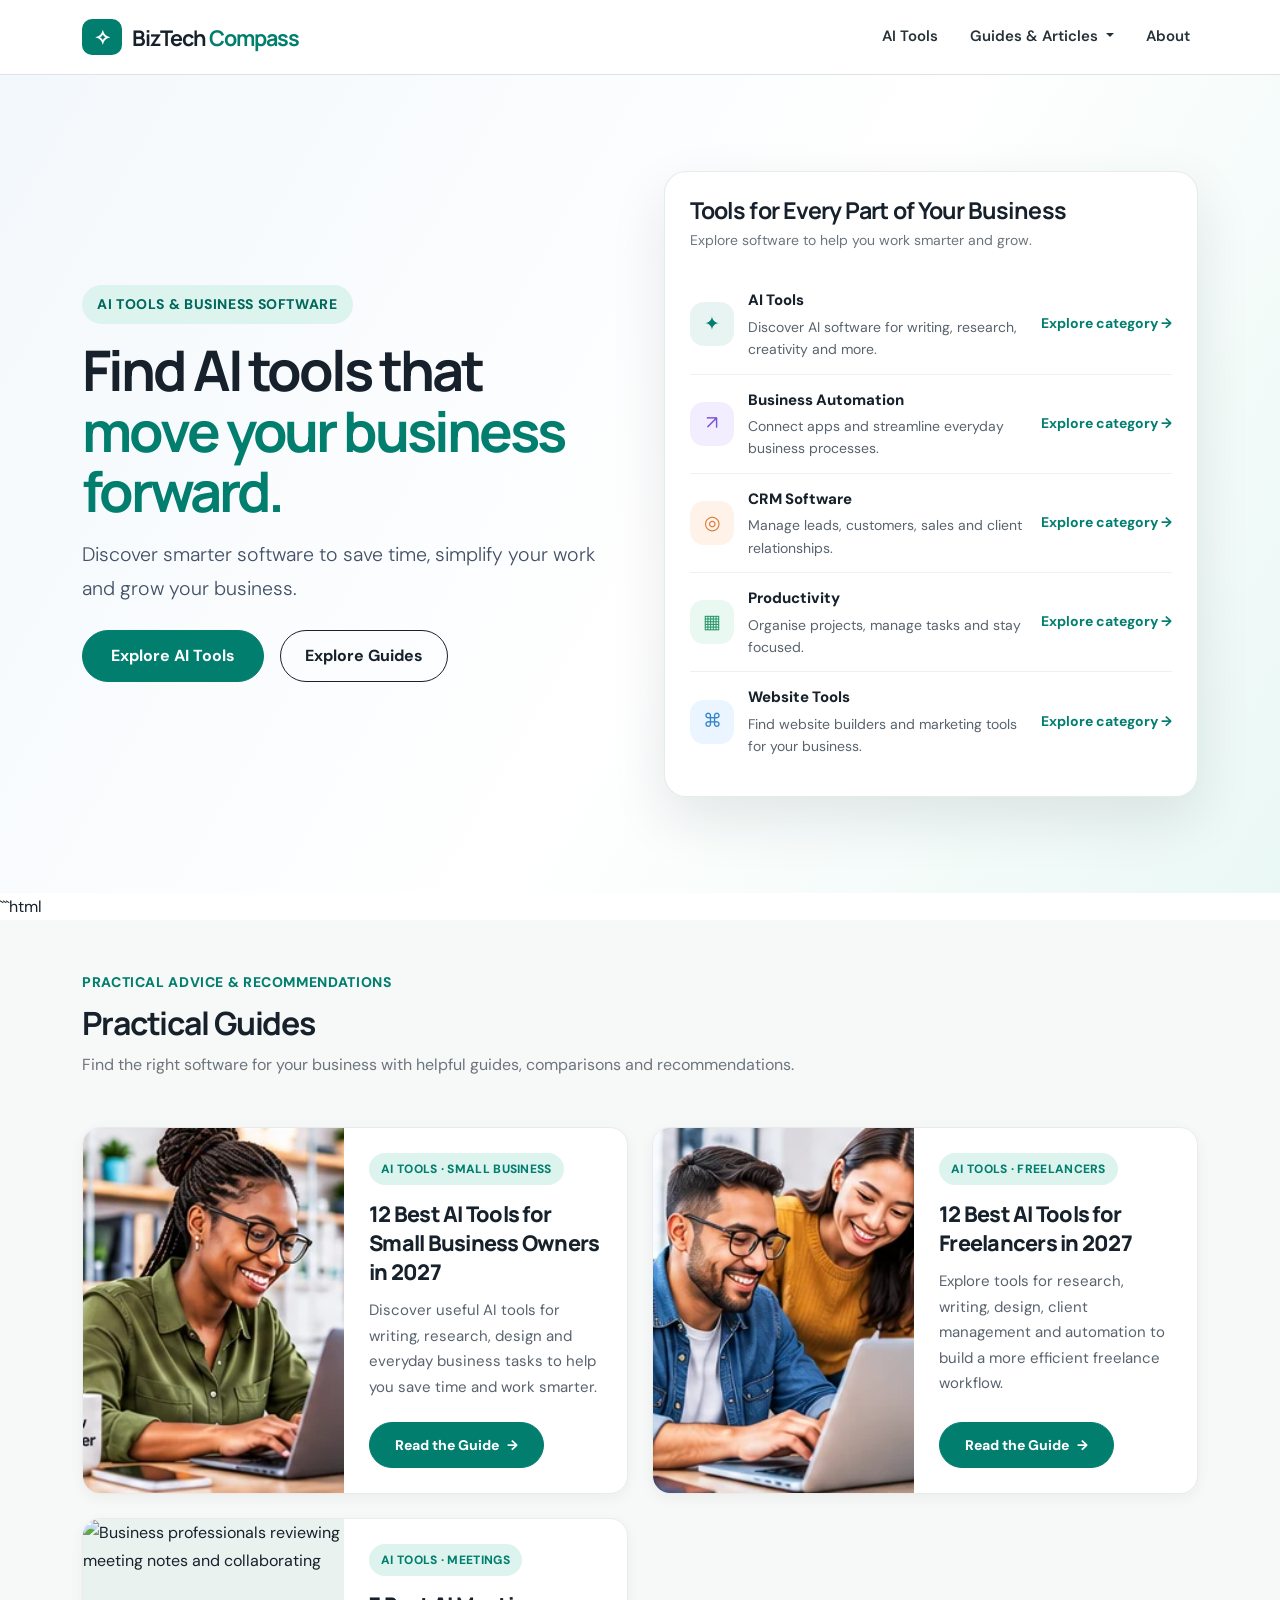
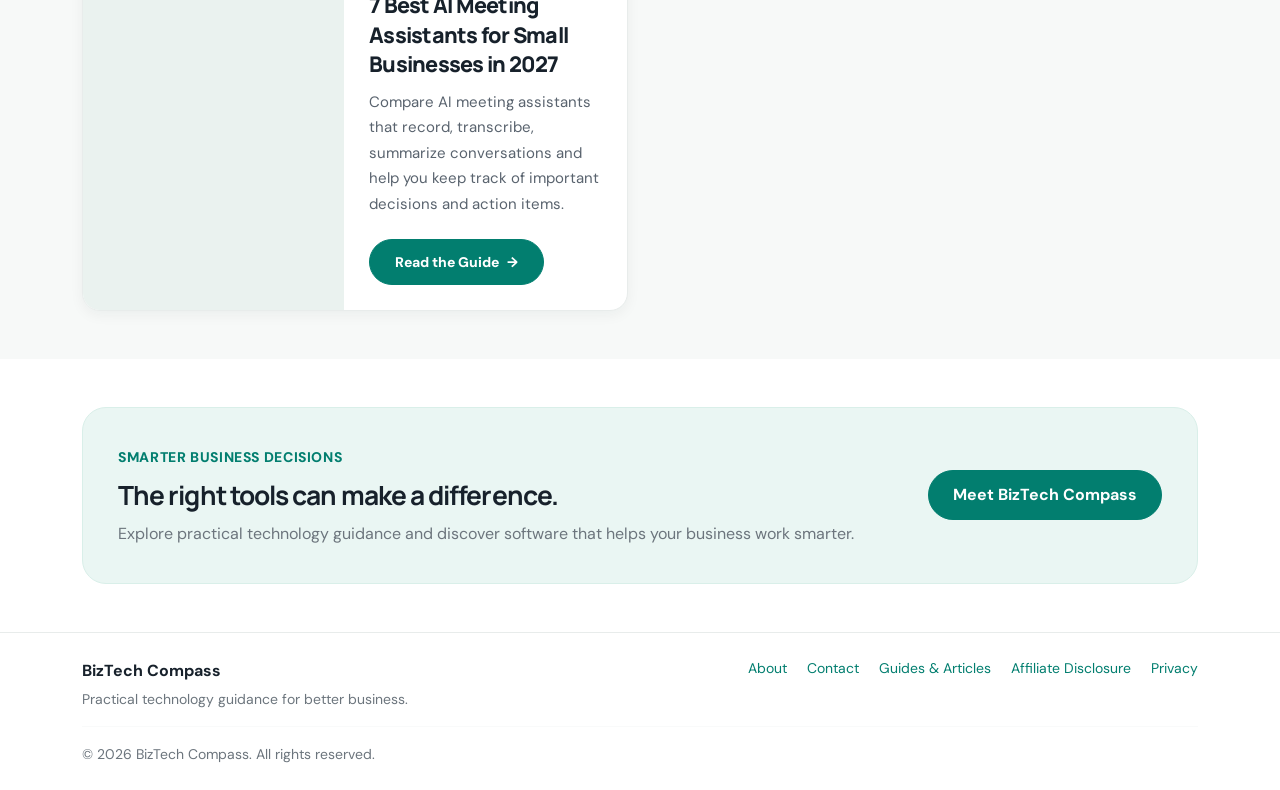
==== commit 1e5f66cb: "Update index.html" ====
--- a/index.html
+++ b/index.html
@@ -173,6 +173,7 @@
     </div>
   </div>
 </header>
+```html
 <!-- PRACTICAL GUIDES SECTION -->
 <section class="latest-section py-5" id="latest">
   <div class="container">
@@ -248,7 +249,9 @@
           </div>
 
         </article>
-              <!-- AI MEETING ASSISTANTS GUIDE -->
+      </div>
+
+      <!-- AI MEETING ASSISTANTS GUIDE -->
       <div class="col-12 col-lg-6">
         <article class="home-article-card h-100">
 
@@ -276,7 +279,6 @@
           </div>
 
         </article>
-      </div>
       </div>
 
     </div>
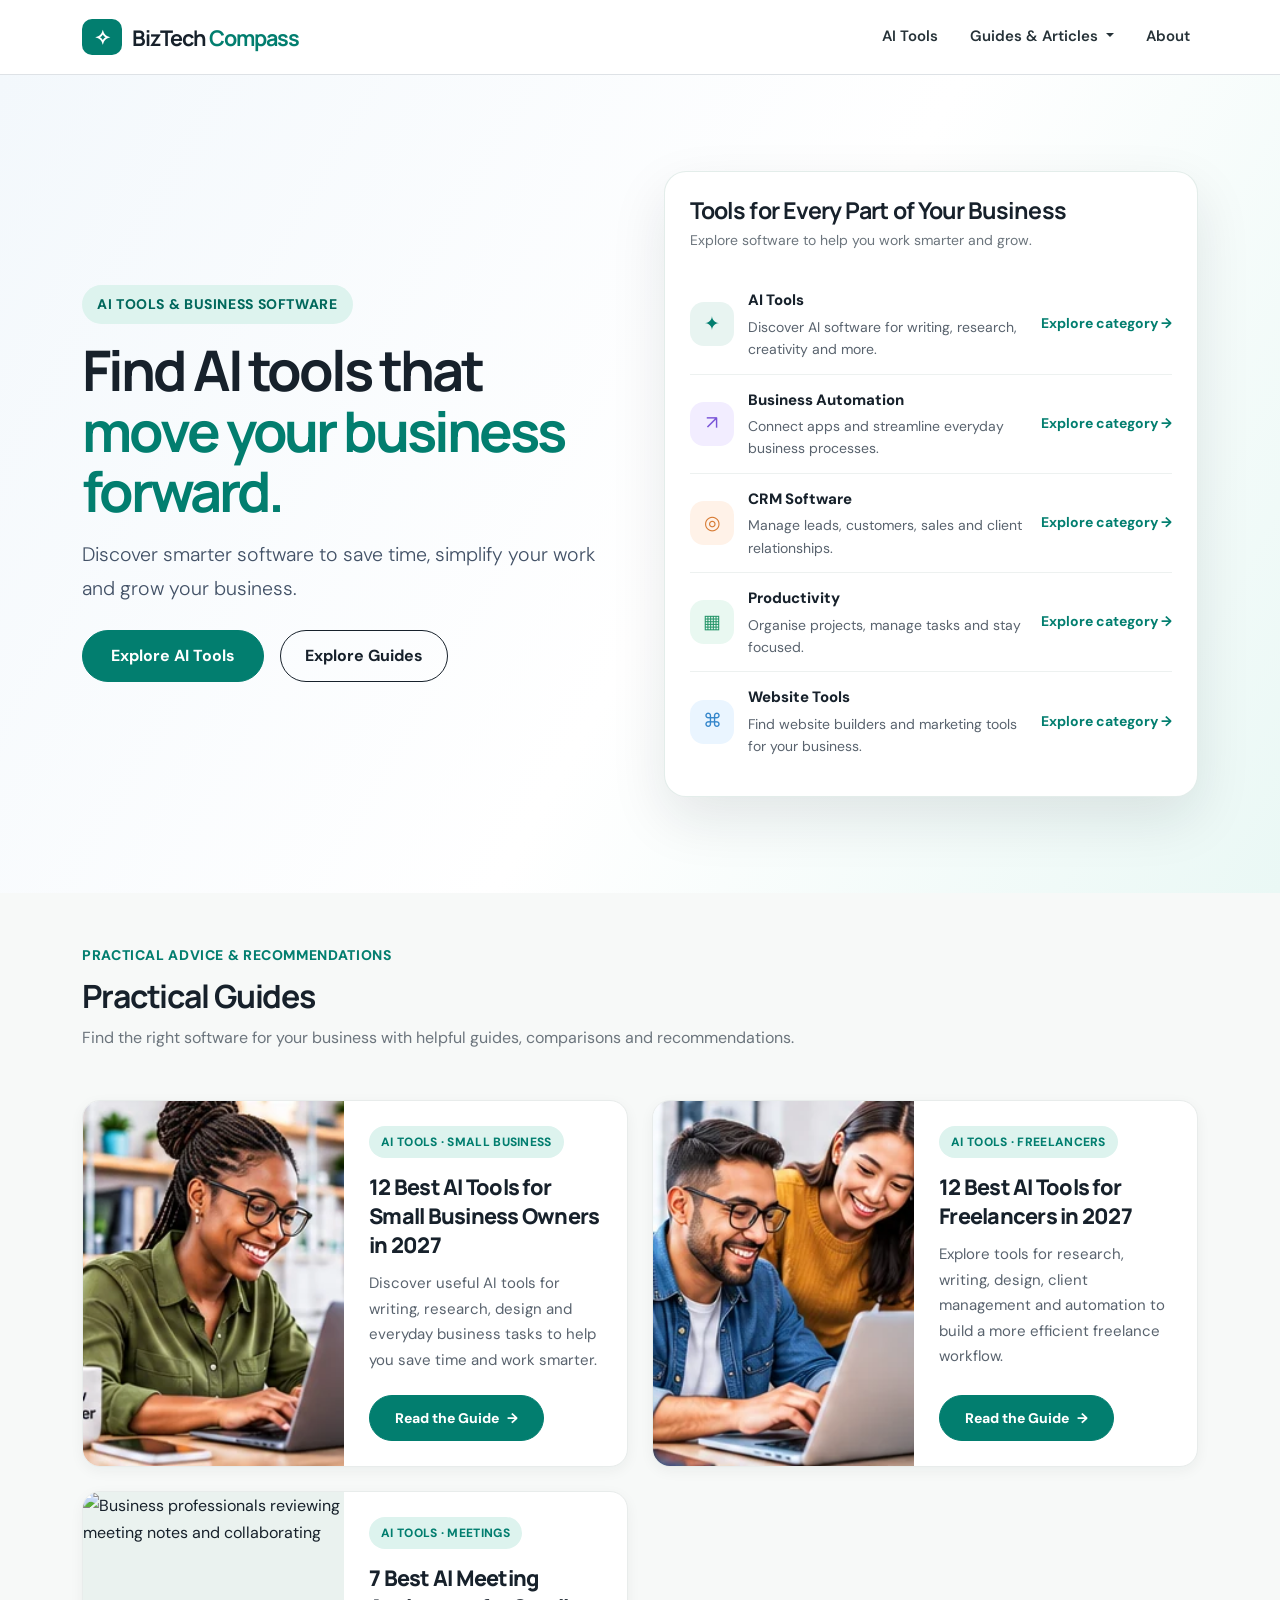
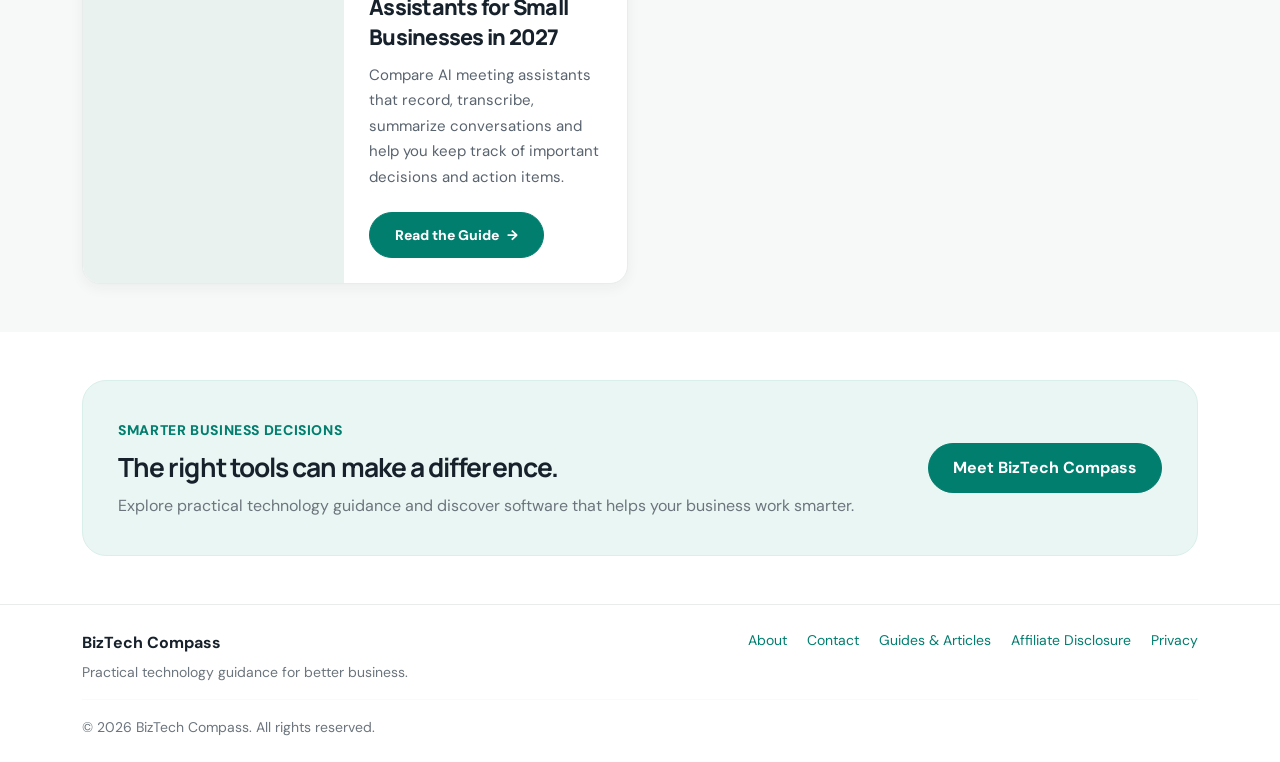
==== commit dd8de7e7: "Update index.html" ====
--- a/index.html
+++ b/index.html
@@ -111,7 +111,7 @@
 
 </div>
 
-      <!-- TOOLS CATEGORY LIST -->
+     <!-- TOOLS CATEGORY LIST -->
       <div class="col-lg-6">
         <div class="hero-card">
 
@@ -173,7 +173,6 @@
     </div>
   </div>
 </header>
-```html
 <!-- PRACTICAL GUIDES SECTION -->
 <section class="latest-section py-5" id="latest">
   <div class="container">
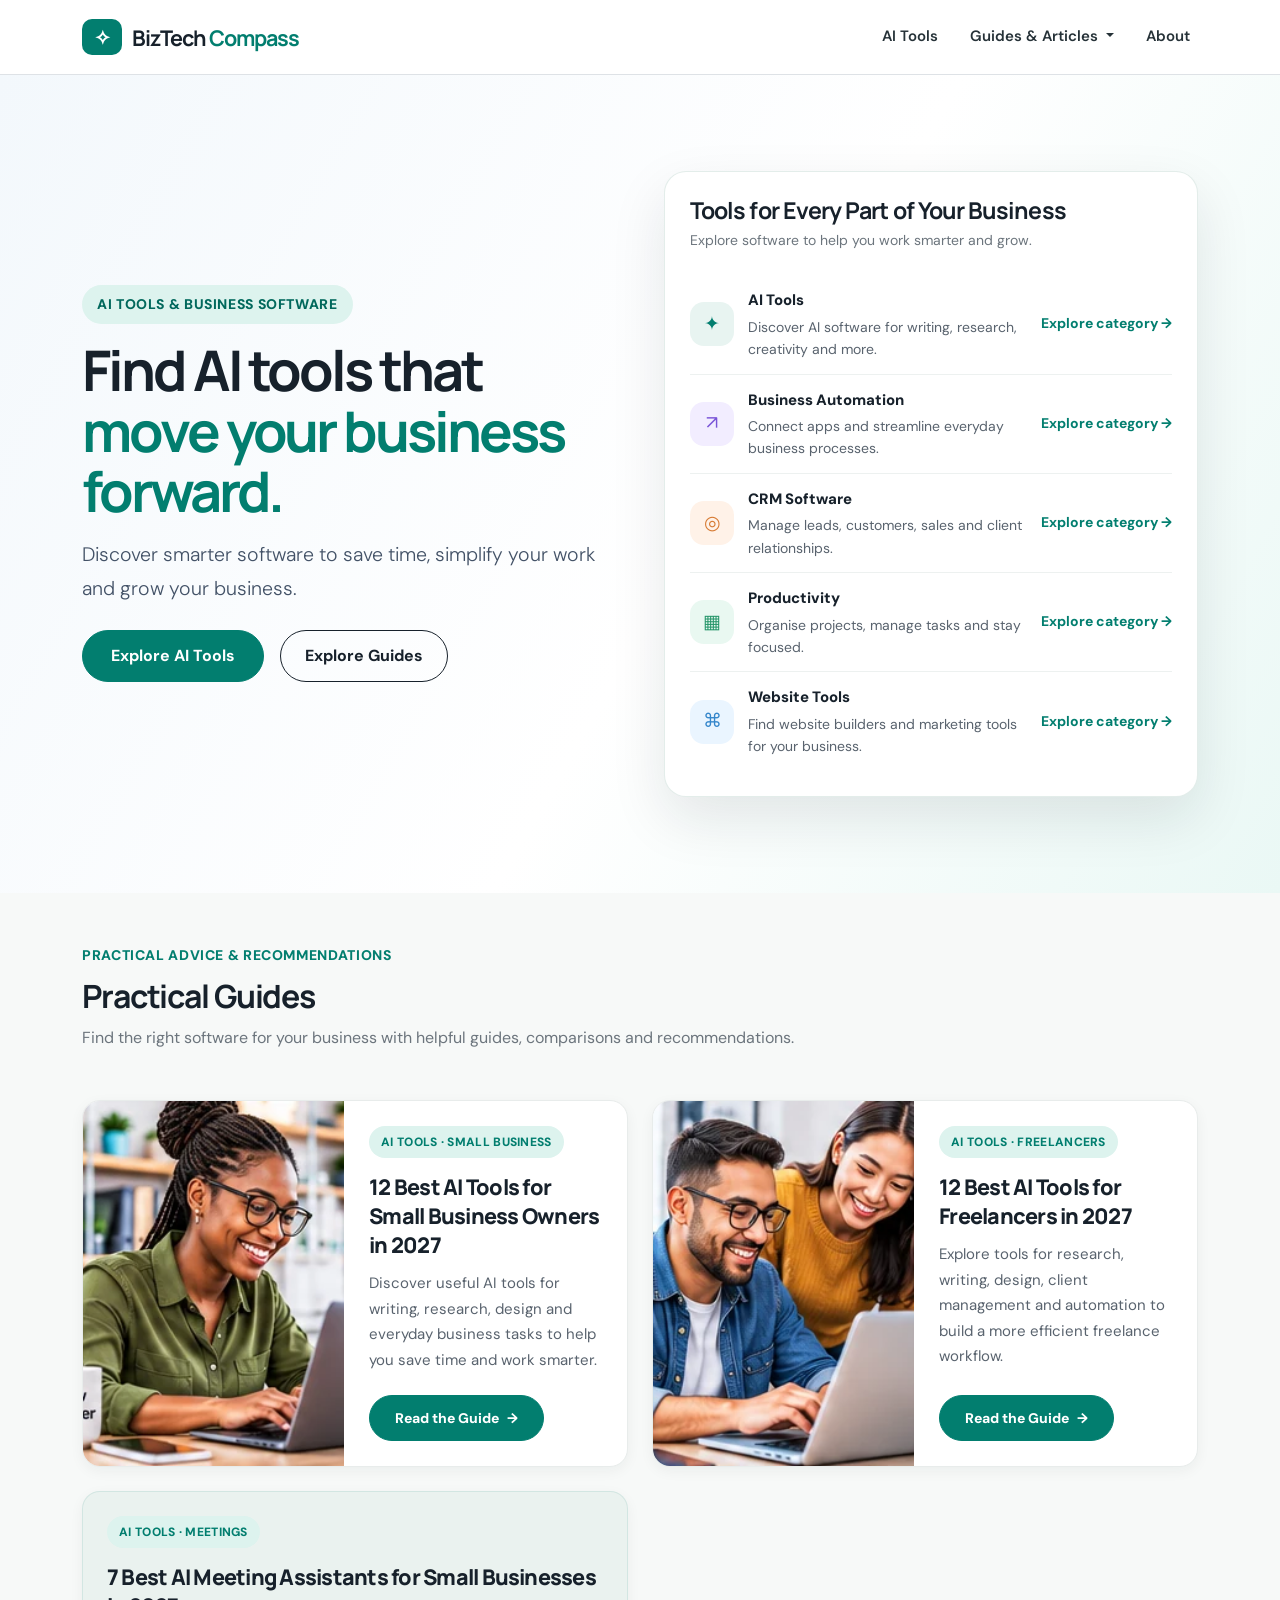
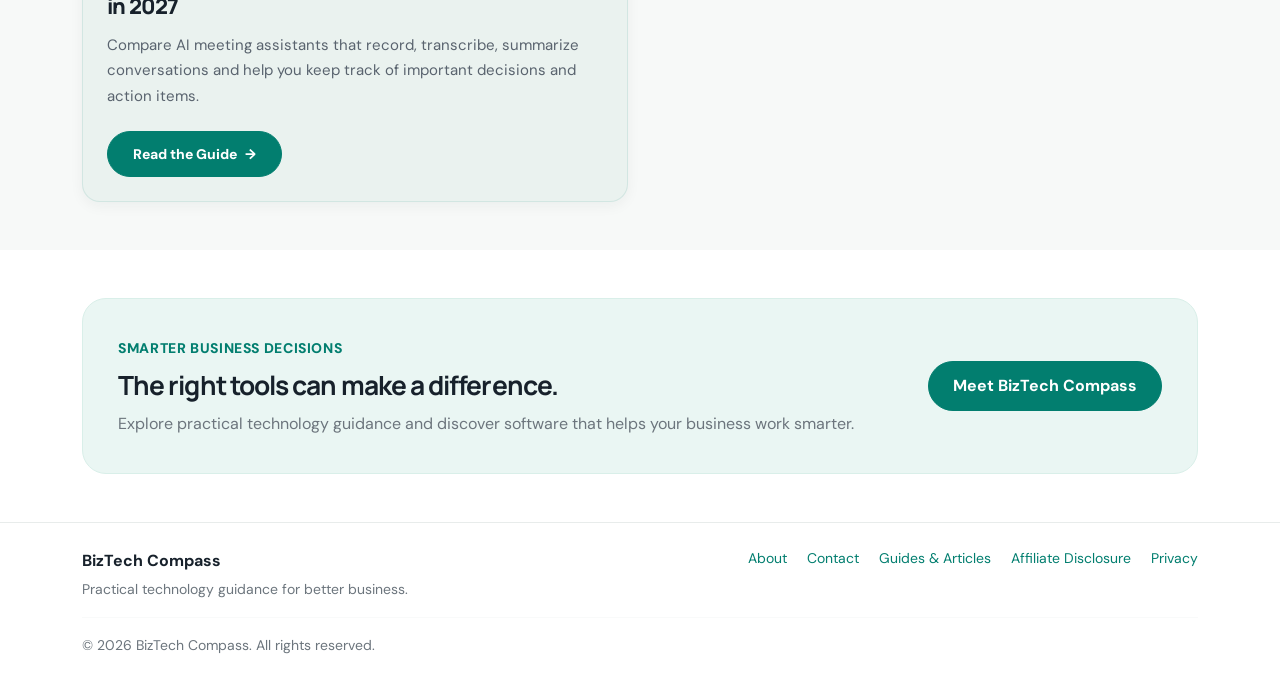
==== commit 798015aa: "Update index.html" ====
--- a/index.html
+++ b/index.html
@@ -252,14 +252,9 @@
 
       <!-- AI MEETING ASSISTANTS GUIDE -->
       <div class="col-12 col-lg-6">
-        <article class="home-article-card h-100">
-
-          <div class="home-article-image">
-            <img
-              src="assets/images/guide-meeting-assistants.webp"
-              alt="Business professionals reviewing meeting notes and collaborating"
-              loading="lazy">
-          </div>
+        <article class="home-article-card home-article-card-text h-100">
+
+          
 
           <div class="home-article-content">
             <span class="home-article-label">AI TOOLS · MEETINGS</span>
--- a/assets/style.css
+++ b/assets/style.css
@@ -1348,3 +1348,29 @@
         box-shadow: 0 0 0 3px rgba(2, 126, 111, 0.12);
     }
 }
+/* Compact text-only guide cards */
+.home-article-card-text {
+    flex-direction: column;
+    background: #EAF2EF;
+    border: 1px solid rgba(2, 126, 111, 0.10);
+}
+
+.home-article-card-text .home-article-content {
+    padding: 24px;
+}
+
+.home-article-card-text .home-article-label {
+    color: #027E6F;
+}
+
+.home-article-card-text h3 {
+    color: #17212B;
+}
+
+.home-article-card-text p {
+    color: #59636E;
+}
+
+.home-article-card-text .home-article-cta {
+    align-self: flex-start;
+}
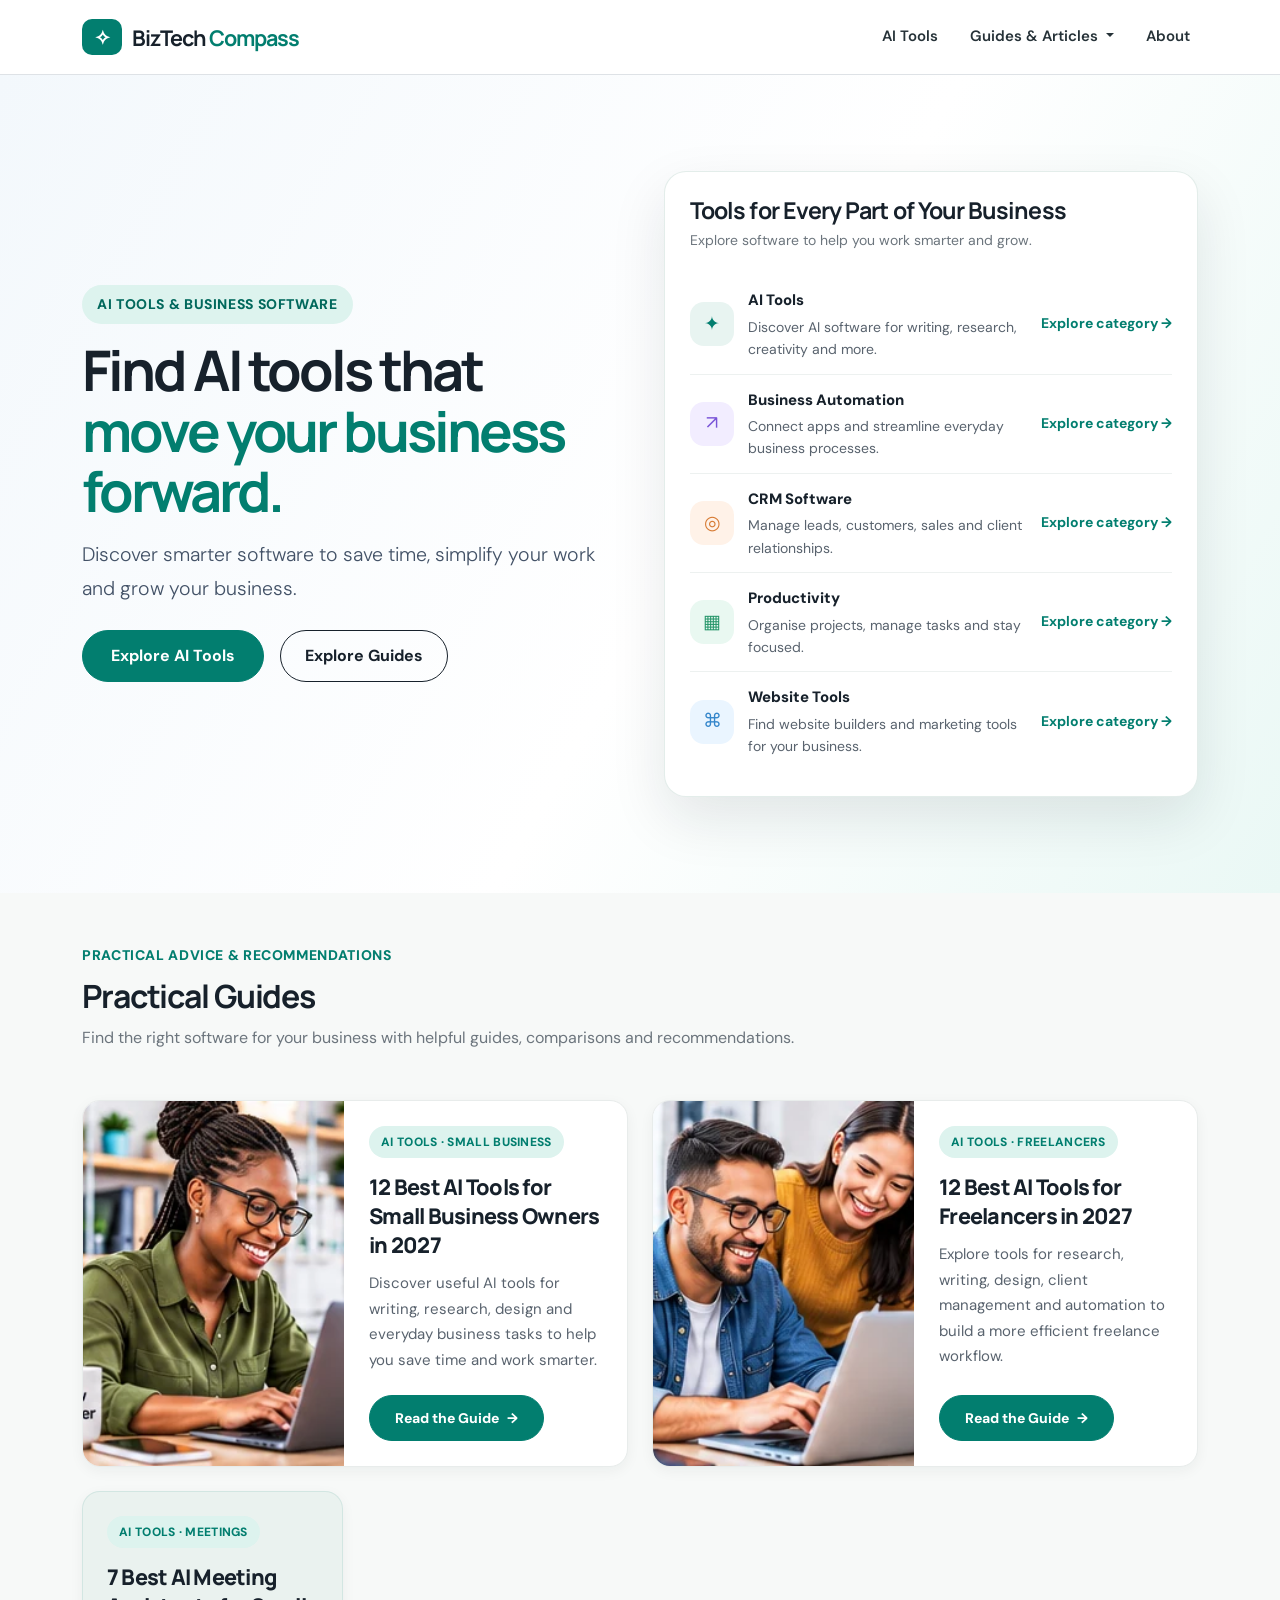
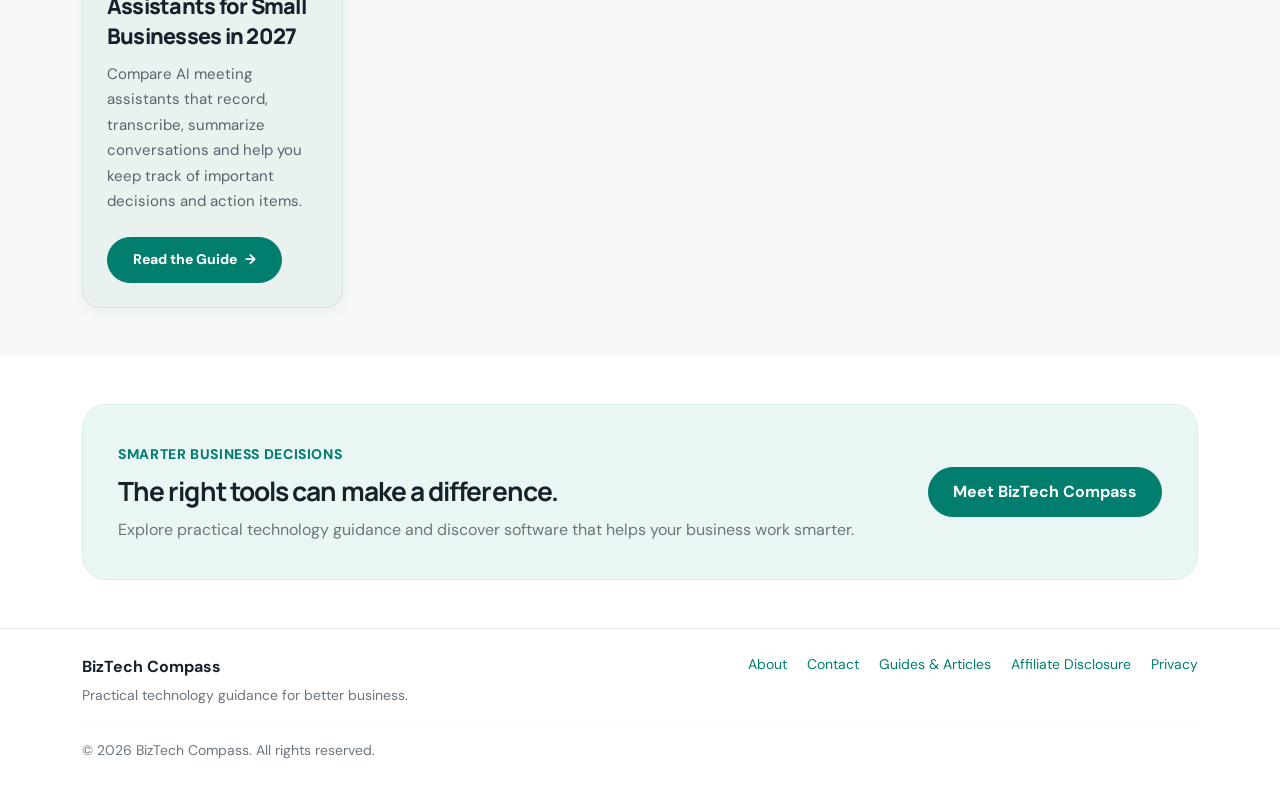
==== commit 0f9bf7f0: "Update index.html" ====
--- a/index.html
+++ b/index.html
@@ -251,7 +251,7 @@
       </div>
 
       <!-- AI MEETING ASSISTANTS GUIDE -->
-      <div class="col-12 col-lg-6">
+      <div class="col-12 col-md-6 col-lg-3">
         <article class="home-article-card home-article-card-text h-100">
 
           
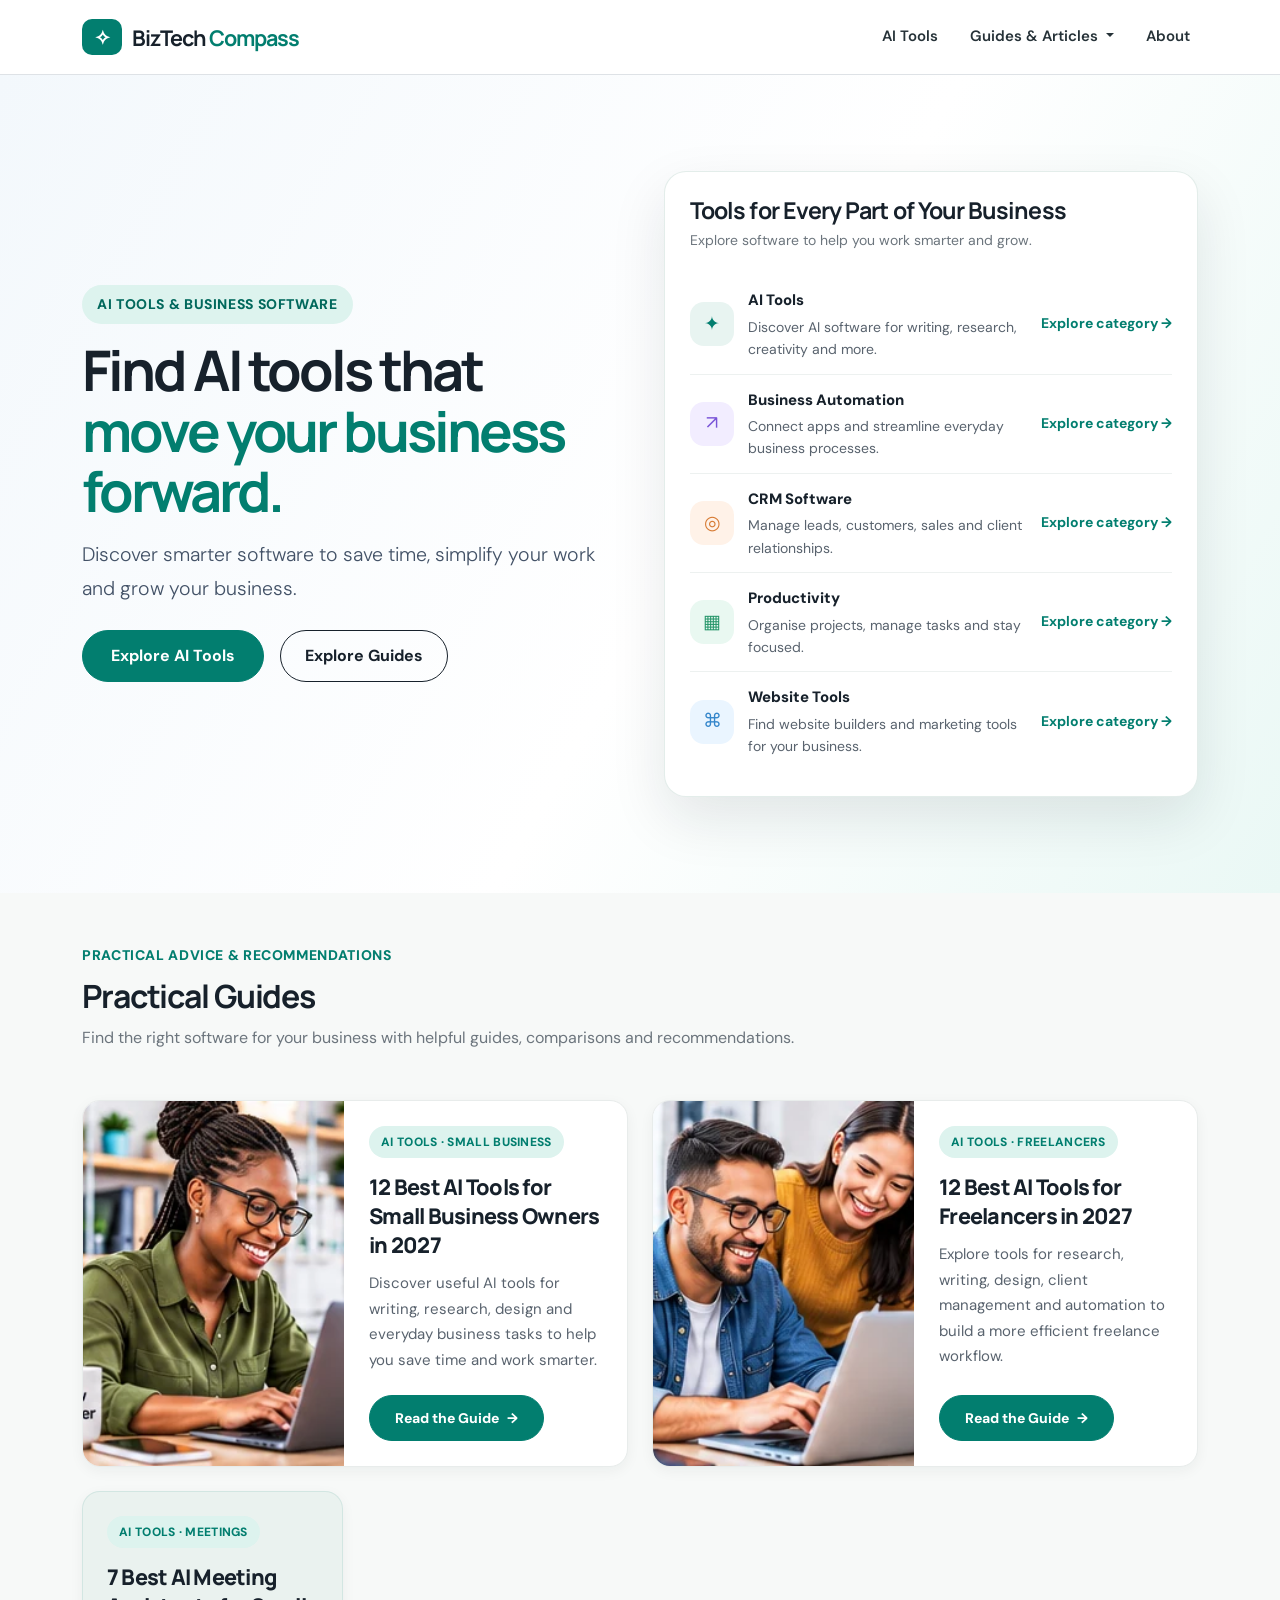
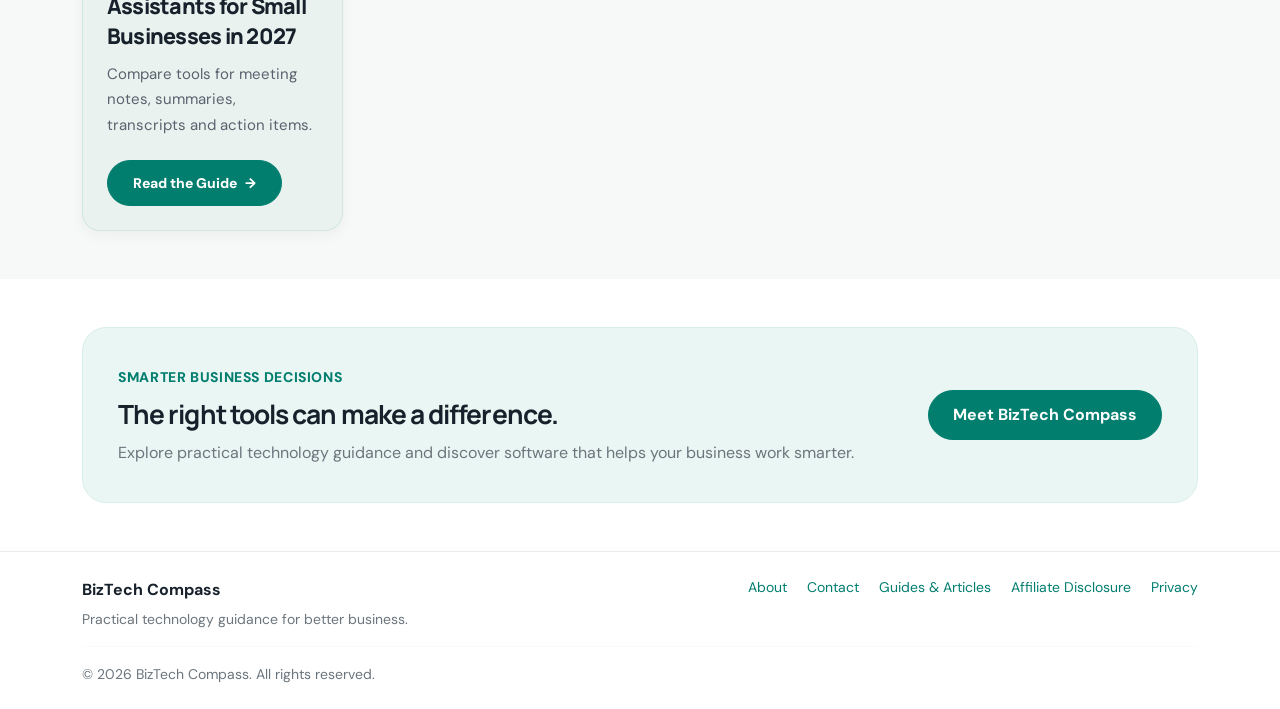
==== commit 4c08f428: "Update index.html" ====
--- a/index.html
+++ b/index.html
@@ -262,8 +262,7 @@
             <h3>7 Best AI Meeting Assistants for Small Businesses in 2027</h3>
 
             <p>
-              Compare AI meeting assistants that record, transcribe, summarize
-              conversations and help you keep track of important decisions and action items.
+              Compare tools for meeting notes, summaries, transcripts and action items.
             </p>
 
             <a href="best-ai-meeting-assistants-small-business.html"
